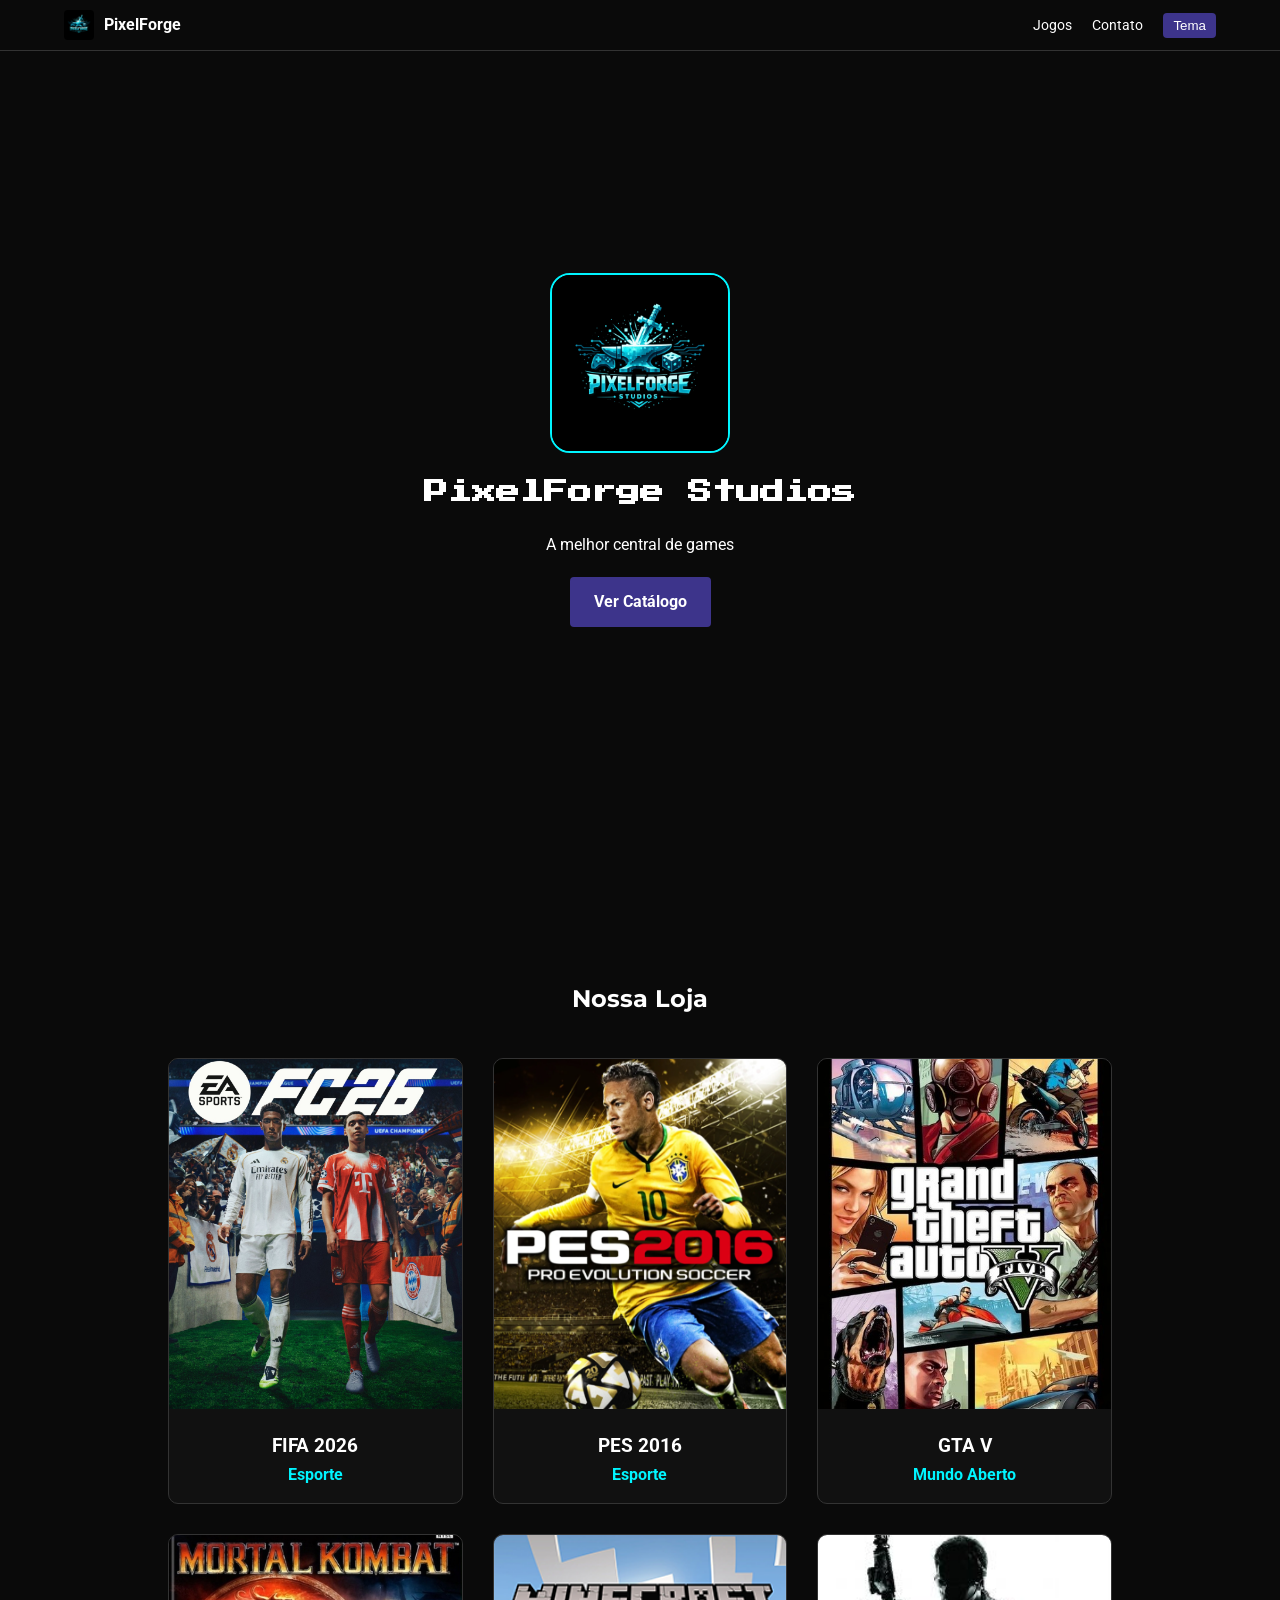
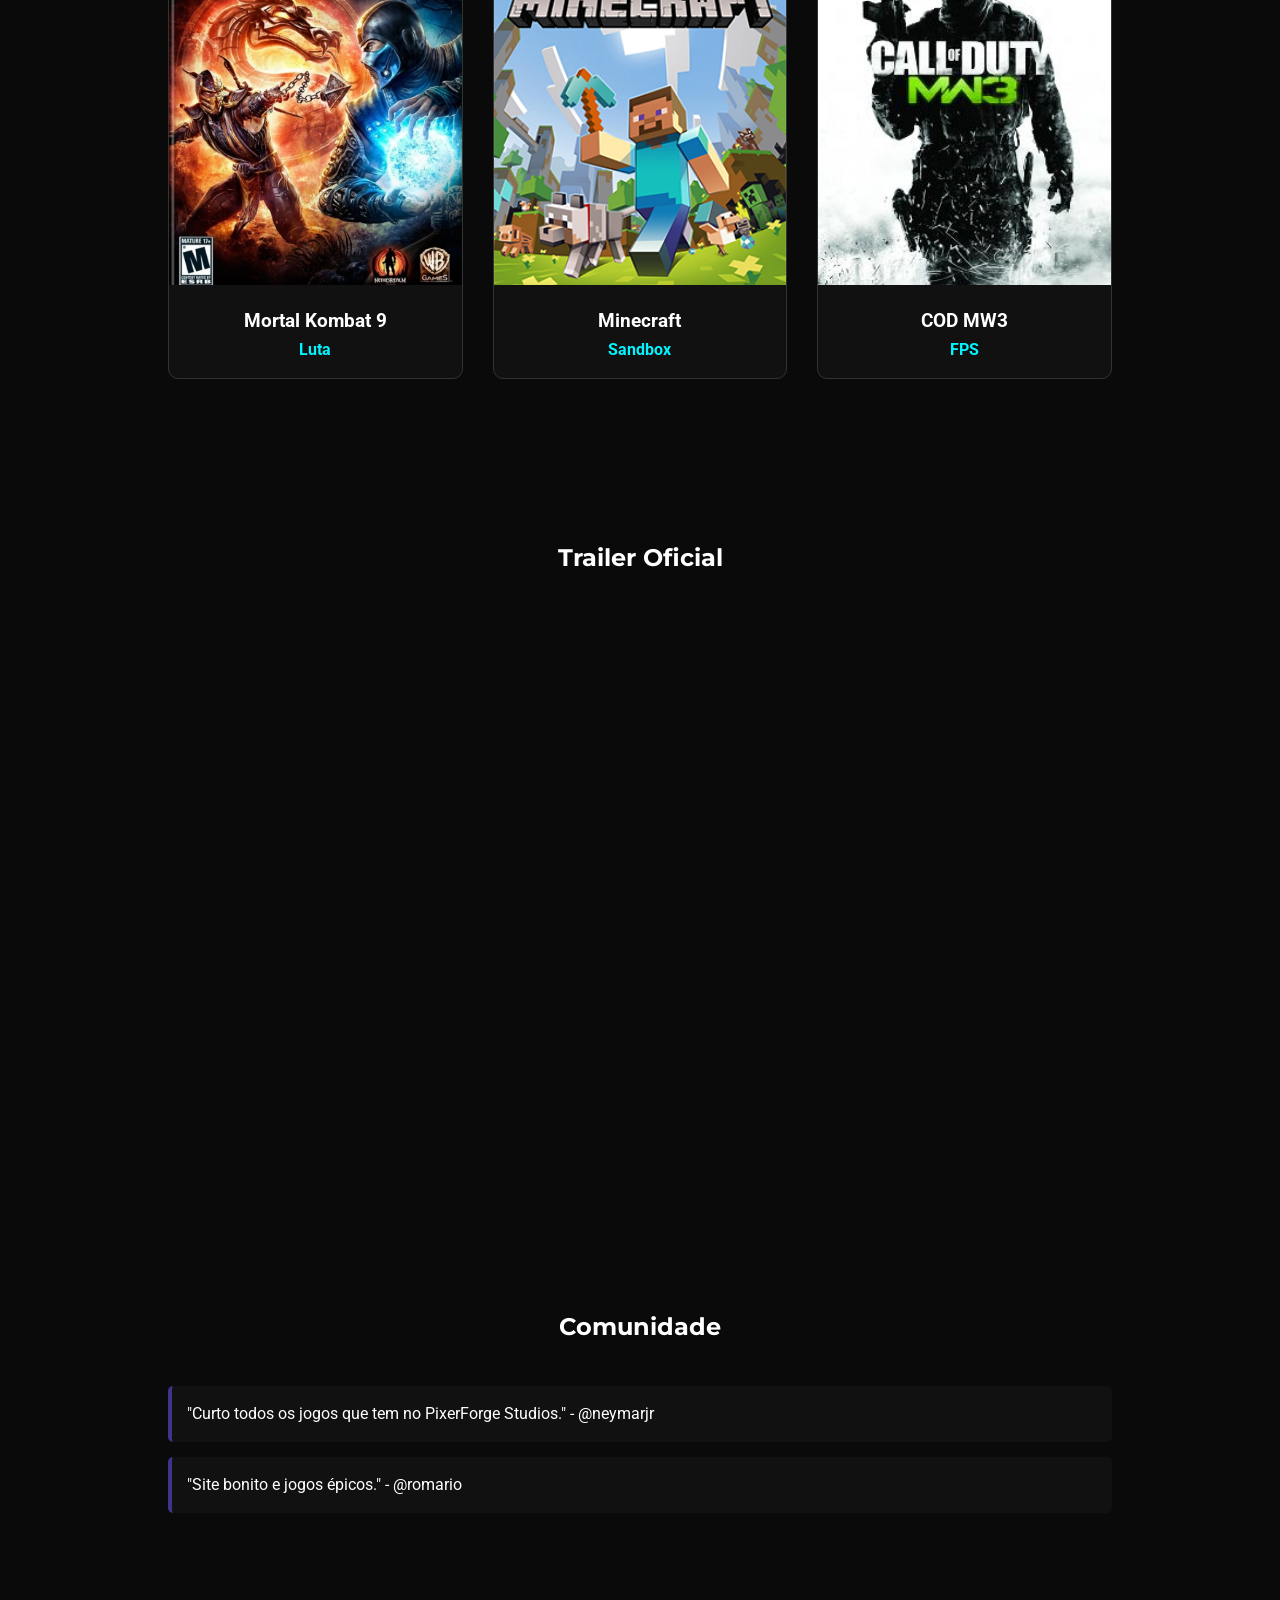
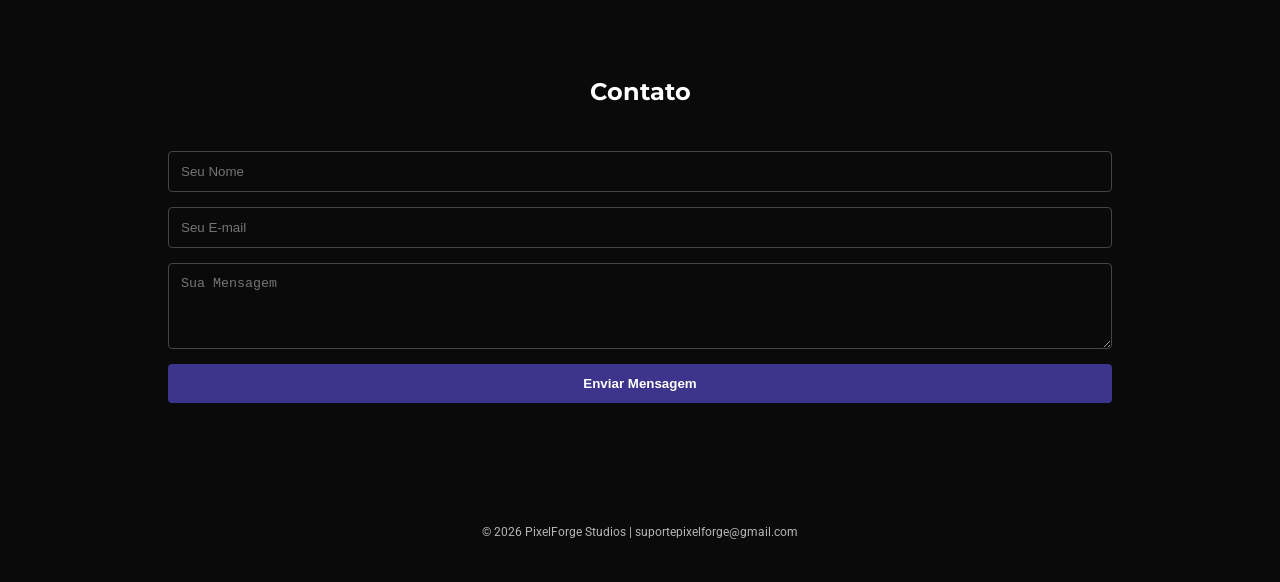
==== index.html @ 47f96158 "Add files via upload" ====
<!DOCTYPE html>
<html lang="pt-br">
<head>
    <meta charset="UTF-8">
    <meta name="viewport" content="width=device-width, initial-scale=1.0">
    <title>PixelForge Studios</title>
    <!-- Google Fonts -->
    <link href="https://fonts.googleapis.com/css2?family=Montserrat:wght@400;700&family=Press+Start+2P&family=Roboto:wght@400;700&display=swap" rel="stylesheet">
    <link rel="stylesheet" href="styles/style.css">
</head>
<body class="dark-mode">

    <!-- Header Simples -->
    <header>
        <nav class="navbar">
            <div class="nav-logo">
                <img src="assets/img/logo.jpeg" alt="Logo Small">
                <span>PixelForge</span>
            </div>
            <ul class="nav-links">
                <li><a href="#jogos">Jogos</a></li>
                <li><a href="#contato">Contato</a></li>
                <li><button id="theme-toggle">Tema</button></li>
            </ul>
        </nav>
    </header>

    <main>
        <!-- Início: Logo em Destaque -->
        <section id="home" class="hero">
            <img src="assets/img/logo.jpeg" alt="PixelForge Logo Principal" class="hero-logo">
            <h1 class="pixel-font">PixelForge Studios</h1>
            <p>A melhor central de games</p>
            <a href="#jogos" class="btn-main">Ver Catálogo</a>
        </section>

        <!-- Seção de Jogos -->
        <section id="jogos" class="content-section">
            <h2 class="section-title">Nossa Loja</h2>
            <div class="games-grid">
                
                <!-- Jogos (Dados puxados pelo JS) -->
                <div class="game-card" data-game="fifa">
                    <img src="assets/img/fifa.jpg" alt="FIFA 26">
                    <div class="card-text">
                        <h3>FIFA 2026</h3>
                        <p class="neon-text">Esporte</p>
                    </div>
                </div>

                <div class="game-card" data-game="pes">
                    <img src="assets/img/pes.png" alt="PES 16">
                    <div class="card-text">
                        <h3>PES 2016</h3>
                        <p class="neon-text">Esporte</p>
                    </div>
                </div>

                <div class="game-card" data-game="gta">
                    <img src="assets/img/gta.jpg" alt="GTA V">
                    <div class="card-text">
                        <h3>GTA V</h3>
                        <p class="neon-text">Mundo Aberto</p>
                    </div>
                </div>

                <div class="game-card" data-game="mk9">
                    <img src="assets/img/mk9.jpg" alt="MK 9">
                    <div class="card-text">
                        <h3>Mortal Kombat 9</h3>
                        <p class="neon-text">Luta</p>
                    </div>
                </div>

                <div class="game-card" data-game="minecraft">
                    <img src="assets/img/minecraft.png" alt="Minecraft">
                    <div class="card-text">
                        <h3>Minecraft</h3>
                        <p class="neon-text">Sandbox</p>
                    </div>
                </div>

                <div class="game-card" data-game="cod">
                    <img src="assets/img/cod.jpg" alt="COD MW3">
                    <div class="card-text">
                        <h3>COD MW3</h3>
                        <p class="neon-text">FPS</p>
                    </div>
                </div>

            </div>
        </section>

        <!-- Trailer -->
        <section class="content-section">
            <h2 class="section-title">Trailer Oficial</h2>
            <div class="video-container">
                <iframe width="560" height="315" src="https://www.youtube.com/embed/vCp5JLnd1Eo?si=StjqIBEk1VEtm0f5" title="YouTube video player" frameborder="0" allow="accelerometer; autoplay; clipboard-write; encrypted-media; gyroscope; picture-in-picture; web-share" referrerpolicy="strict-origin-when-cross-origin" allowfullscreen></iframe>
            </div>
        </section>

        <!-- Comunidade -->
        <section id="comunidade" class="content-section">
            <h2 class="section-title">Comunidade</h2>
            <div class="testimonials">
                <div class="test-item">"Curto todos os jogos que tem no PixerForge Studios." - @neymarjr</div>
                <div class="test-item">"Site bonito e jogos épicos." - @romario</div>
            </div>
        </section>

        <!-- Contato -->
        <section id="contato" class="content-section">
            <h2 class="section-title">Contato</h2>
            <form id="contact-form" class="minimal-form">
                <input type="text" id="nome" placeholder="Seu Nome" required>
                <input type="email" id="email" placeholder="Seu E-mail" required>
                <textarea id="mensagem" placeholder="Sua Mensagem" rows="4" required></textarea>
                <button type="submit" class="btn-main">Enviar Mensagem</button>
            </form>
        </section>
    </main>

    <footer>
        <p>&copy; 2026 PixelForge Studios | suportepixelforge@gmail.com</p>
    </footer>

    <!-- Pop-up (Modal) -->
    <div id="game-modal" class="modal">
        <div class="modal-box">
            <span class="close-btn">&times;</span>
            <img src="" id="modal-img">
            <h2 id="modal-title" class="pixel-font"></h2>
            <p id="modal-genre" class="neon-text"></p>
            <p id="modal-desc"></p>
            <a href="#" id="modal-link" target="_blank" class="btn-main">Ir para a Loja</a>
        </div>
    </div>

    <script src="scripts/script.js"></script>
</body>
</html>
---- styles/style.css ----
/* Cores do Projeto */
:root {
    --purple: #3D348B;
    --neon: #00F5FF;
    --bg: #0A0A0A;
    --text: #FFFFFF;
    --card: #111111;
}

body.light-mode {
    --bg: #FFFFFF;
    --text: #0A0A0A;
    --card: #F0F0F0;
}

/* Reset Geral para evitar bugs de sobreposição */
* { margin: 0; padding: 0; box-sizing: border-box; }

body {
    background-color: var(--bg);
    color: var(--text);
    font-family: 'Roboto', sans-serif;
    line-height: 1.6;
    transition: 0.3s;
}

.pixel-font { font-family: 'Press Start 2P', cursive; }
.neon-text { color: var(--neon); font-weight: bold; }

/* Header Fixa */
header {
    background: var(--bg);
    border-bottom: 1px solid #333;
    padding: 10px 5%;
    position: fixed;
    width: 100%;
    top: 0;
    z-index: 1000;
}
.navbar { display: flex; justify-content: space-between; align-items: center; }
.nav-logo { display: flex; align-items: center; gap: 10px; font-weight: bold; }
.nav-logo img { width: 30px; height: 30px; border-radius: 4px; }
.nav-links { display: flex; gap: 20px; list-style: none; }
.nav-links a { color: var(--text); text-decoration: none; font-size: 14px; }

/* Botões */
.btn-main {
    background: var(--purple);
    color: white;
    padding: 12px 24px;
    border: none;
    border-radius: 4px;
    text-decoration: none;
    cursor: pointer;
    font-weight: bold;
    display: inline-block;
}
.btn-main:hover { background: var(--neon); color: black; }

#theme-toggle { background: var(--purple); color: white; border: none; padding: 5px 10px; border-radius: 4px; cursor: pointer; }

/* Hero: Logo em destaque */
.hero {
    height: 100vh;
    display: flex;
    flex-direction: column;
    justify-content: center;
    align-items: center;
    text-align: center;
    gap: 20px;
}
.hero-logo { width: 180px; height: 180px; border-radius: 20px; border: 2px solid var(--neon); }
.hero h1 { font-size: 24px; }

/* Seções e Grid */
.content-section { padding: 80px 10%; max-width: 1200px; margin: 0 auto; }
.section-title { margin-bottom: 40px; font-family: 'Montserrat'; text-align: center; }

.games-grid {
    display: grid;
    grid-template-columns: repeat(auto-fill, minmax(250px, 1fr));
    gap: 30px;
}

.game-card {
    background: var(--card);
    border: 1px solid #333;
    border-radius: 10px;
    overflow: hidden;
    cursor: pointer;
    transition: 0.3s;
}
.game-card:hover { border-color: var(--neon); transform: translateY(-5px); }
.game-card img { width: 100%; height: 350px; object-fit: cover; }
.card-text { padding: 15px; text-align: center; }

/* Pop-up (Modal) */
.modal {
    display: none;
    position: fixed;
    z-index: 2000;
    left: 0; top: 0; width: 100%; height: 100%;
    background: rgba(0,0,0,0.95);
}
.modal-box {
    background: var(--card);
    margin: 5% auto;
    padding: 30px;
    width: 90%; max-width: 500px;
    border-radius: 10px;
    border: 1px solid var(--neon);
    text-align: center;
    position: relative;
}
#modal-img { width: 100%; height: 250px; object-fit: cover; border-radius: 8px; margin-bottom: 20px; }
.close-btn { position: absolute; right: 20px; top: 10px; font-size: 30px; cursor: pointer; color: var(--neon); }

/* Form e Vídeo */
.minimal-form { display: flex; flex-direction: column; gap: 15px; }
input, textarea { padding: 12px; background: transparent; border: 1px solid #444; color: var(--text); border-radius: 4px; }

.video-container { position: relative; padding-bottom: 56.25%; height: 0; }
.video-container iframe { position: absolute; top: 0; left: 0; width: 100%; height: 100%; border-radius: 10px; }

.testimonials { display: flex; flex-direction: column; gap: 15px; align-items: center; }
.test-item { background: var(--card); padding: 15px; border-radius: 5px; border-left: 4px solid var(--purple); width: 100%; }

footer { text-align: center; padding: 40px; font-size: 12px; opacity: 0.7; }

/* Mobile */
@media (max-width: 600px) { .nav-links { display: none; } .hero-logo { width: 120px; height: 120px; } }
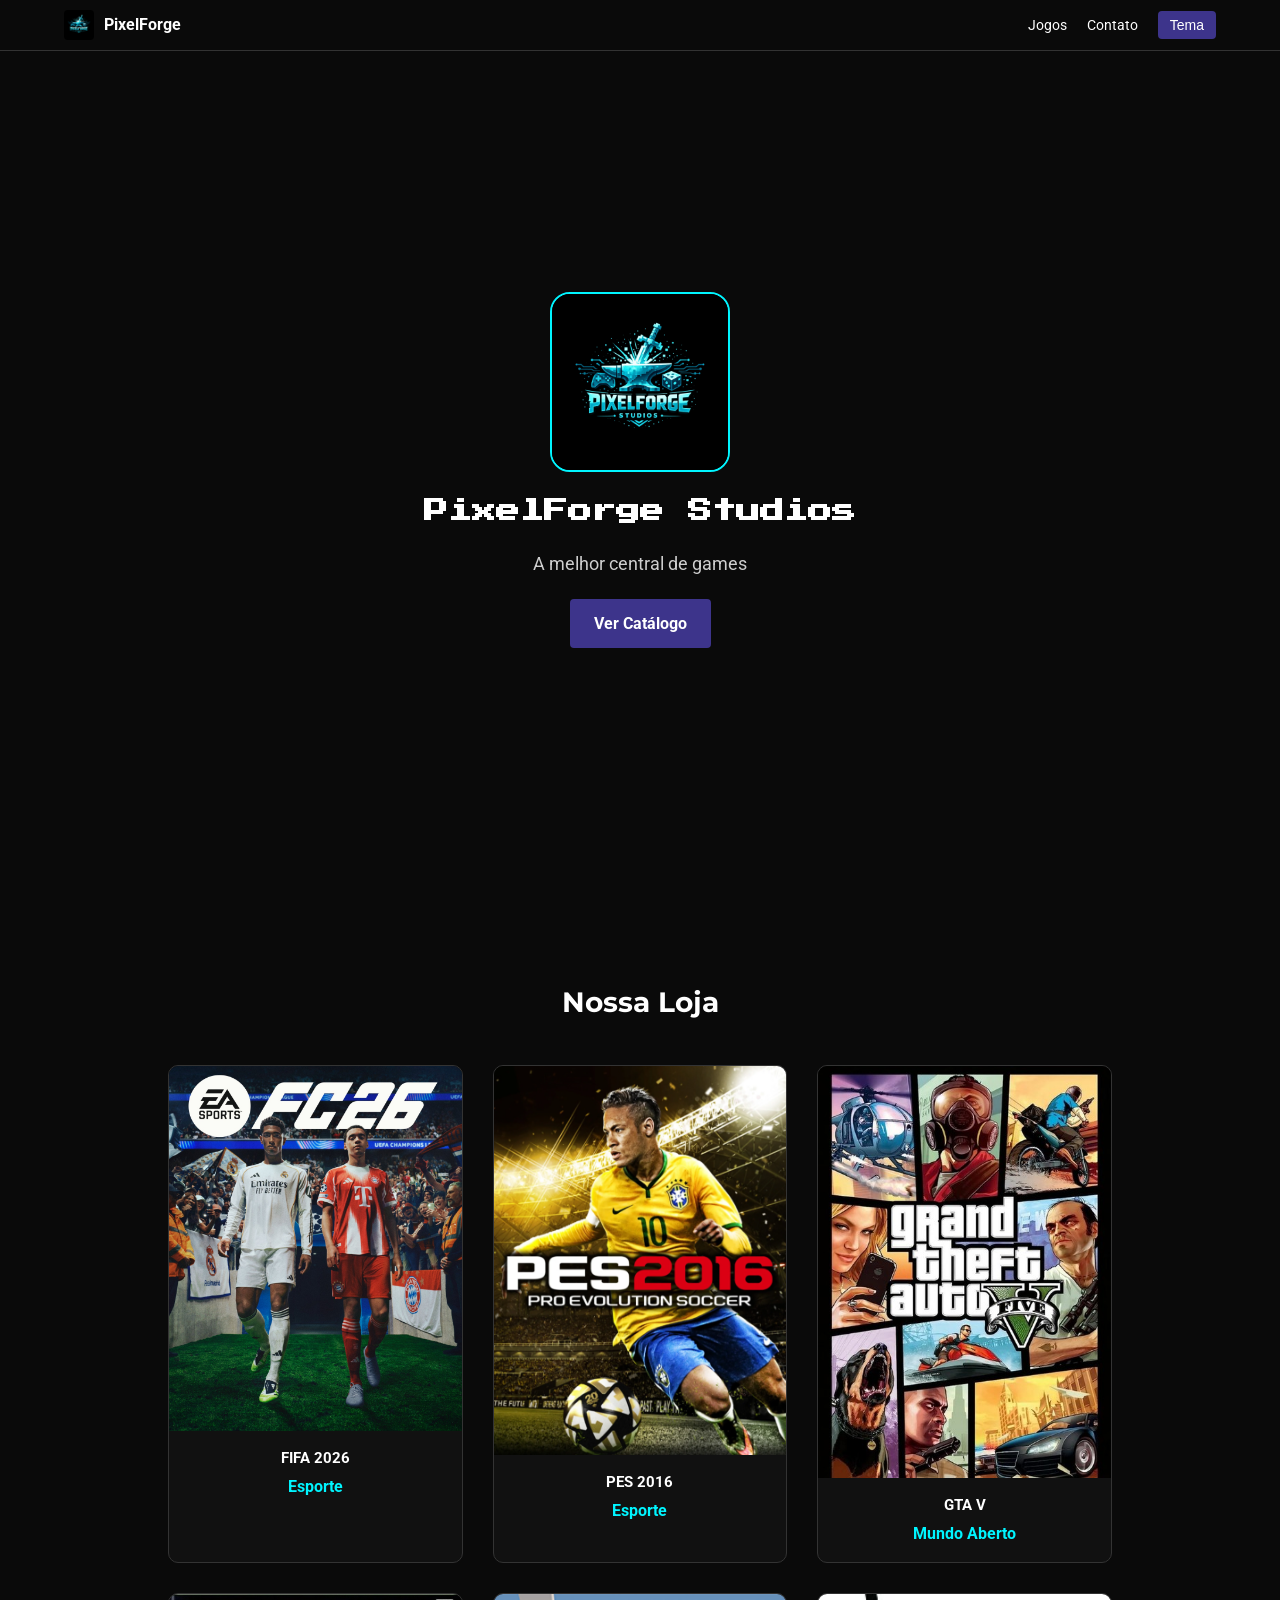
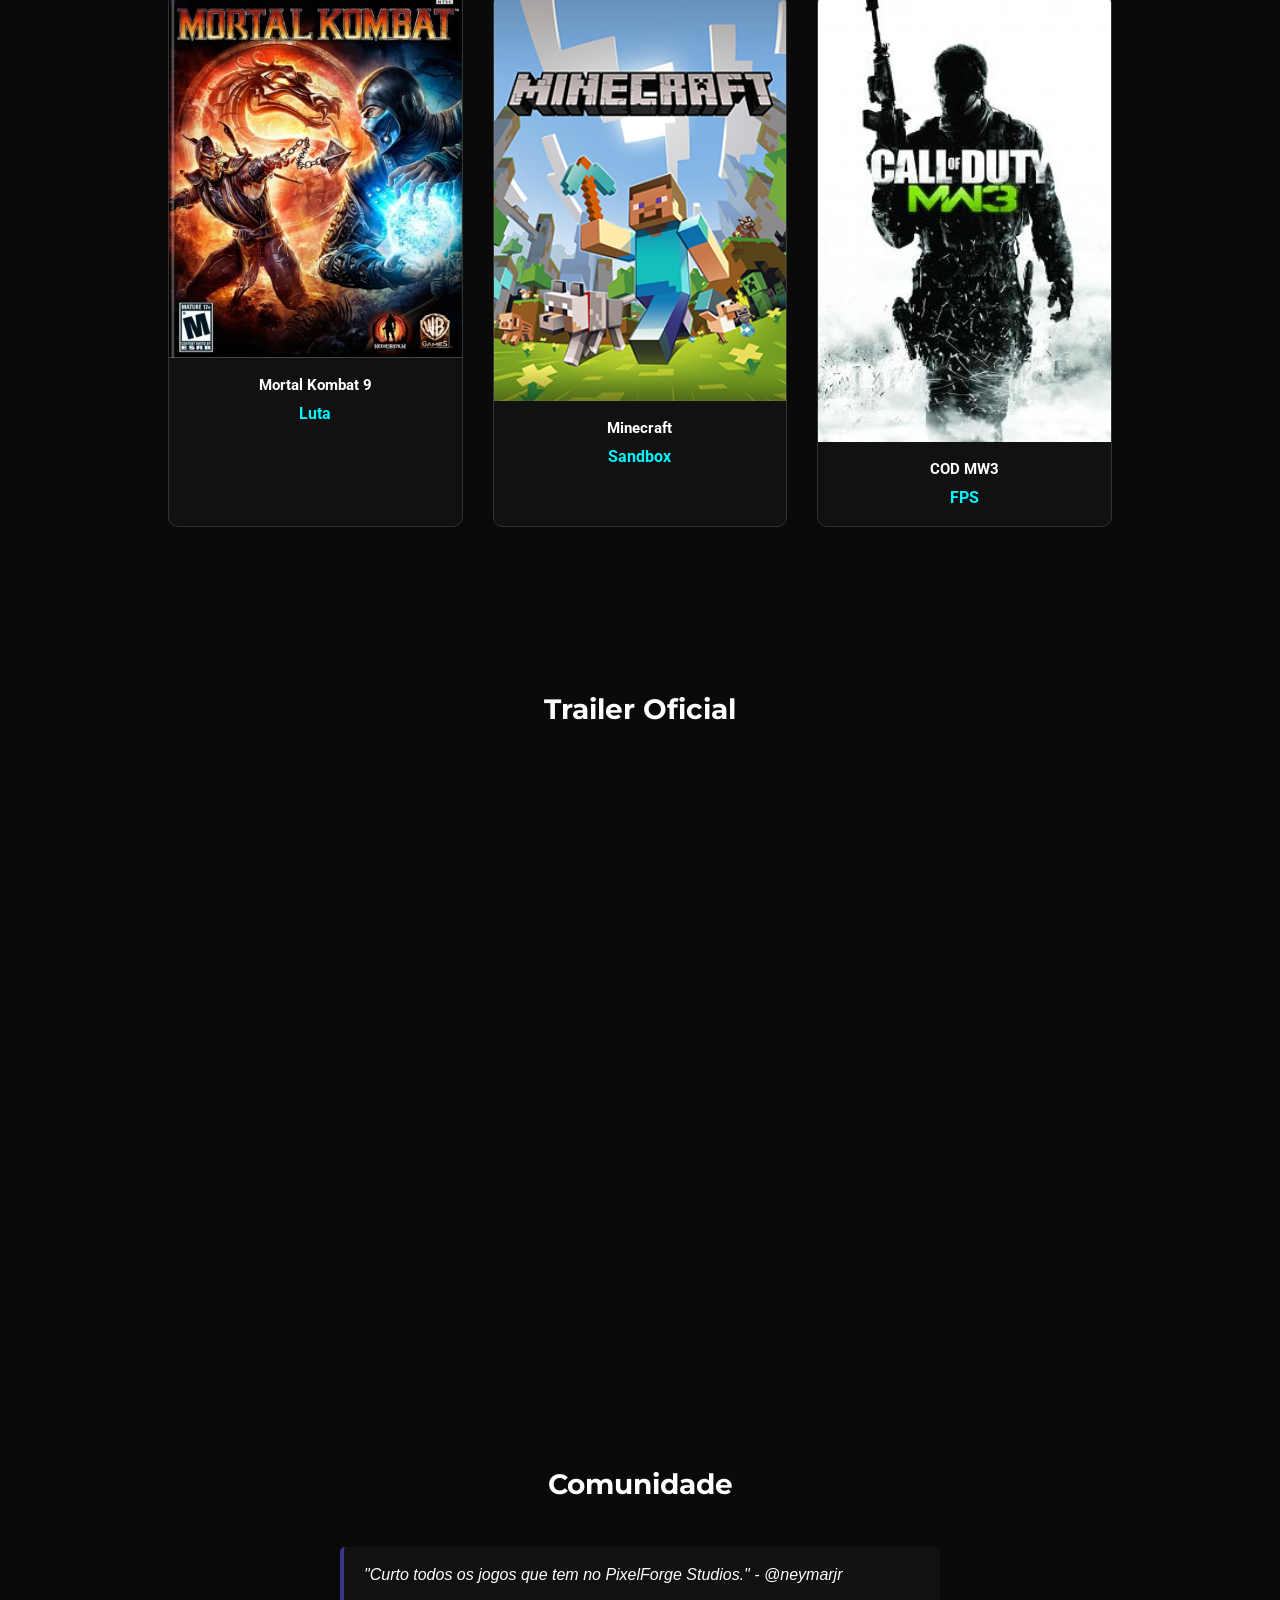
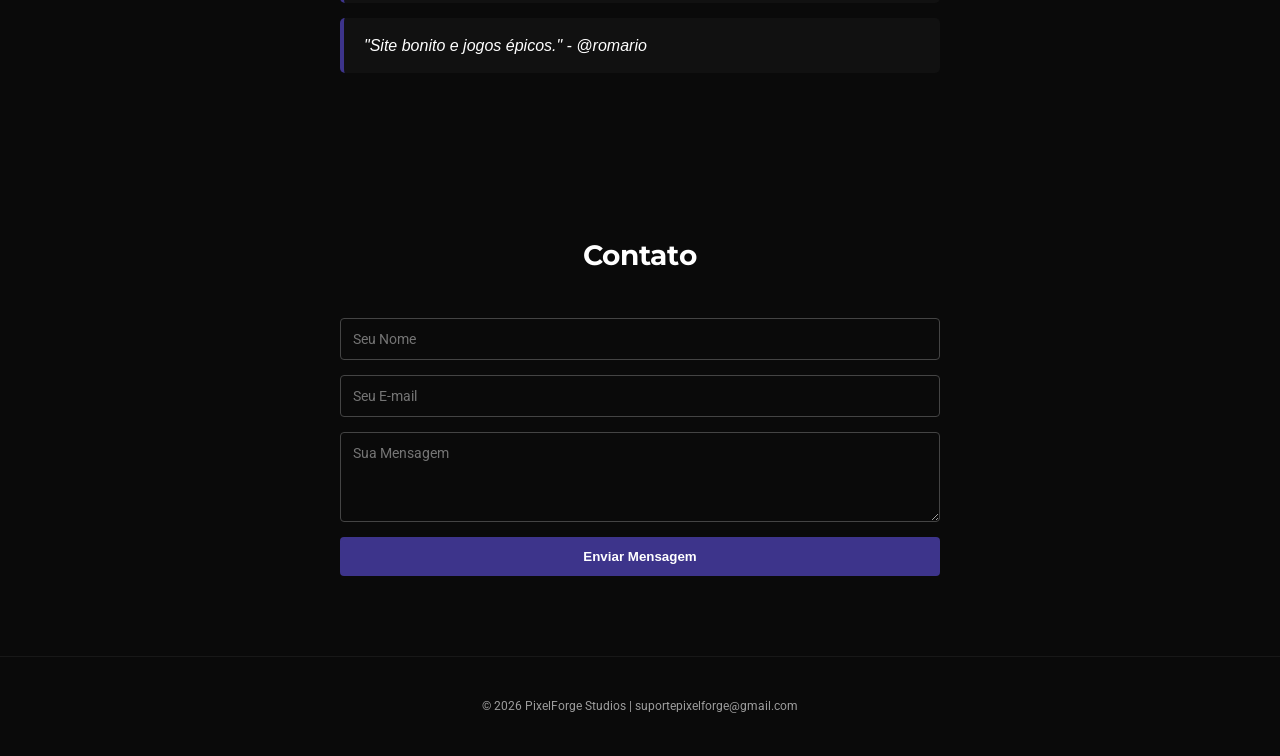
==== commit baae1d39: "neymaaaaaaaa" ====
--- a/index.html
+++ b/index.html
@@ -1,141 +1,170 @@
-<!DOCTYPE html>
-<html lang="pt-br">
-<head>
-    <meta charset="UTF-8">
-    <meta name="viewport" content="width=device-width, initial-scale=1.0">
-    <title>PixelForge Studios</title>
-    <!-- Google Fonts -->
-    <link href="https://fonts.googleapis.com/css2?family=Montserrat:wght@400;700&family=Press+Start+2P&family=Roboto:wght@400;700&display=swap" rel="stylesheet">
-    <link rel="stylesheet" href="styles/style.css">
-</head>
-<body class="dark-mode">
-
-    <!-- Header Simples -->
-    <header>
-        <nav class="navbar">
-            <div class="nav-logo">
-                <img src="assets/img/logo.jpeg" alt="Logo Small">
-                <span>PixelForge</span>
-            </div>
-            <ul class="nav-links">
-                <li><a href="#jogos">Jogos</a></li>
-                <li><a href="#contato">Contato</a></li>
-                <li><button id="theme-toggle">Tema</button></li>
-            </ul>
-        </nav>
-    </header>
-
-    <main>
-        <!-- Início: Logo em Destaque -->
-        <section id="home" class="hero">
-            <img src="assets/img/logo.jpeg" alt="PixelForge Logo Principal" class="hero-logo">
-            <h1 class="pixel-font">PixelForge Studios</h1>
-            <p>A melhor central de games</p>
-            <a href="#jogos" class="btn-main">Ver Catálogo</a>
-        </section>
-
-        <!-- Seção de Jogos -->
-        <section id="jogos" class="content-section">
-            <h2 class="section-title">Nossa Loja</h2>
-            <div class="games-grid">
-                
-                <!-- Jogos (Dados puxados pelo JS) -->
-                <div class="game-card" data-game="fifa">
-                    <img src="assets/img/fifa.jpg" alt="FIFA 26">
-                    <div class="card-text">
-                        <h3>FIFA 2026</h3>
-                        <p class="neon-text">Esporte</p>
-                    </div>
-                </div>
-
-                <div class="game-card" data-game="pes">
-                    <img src="assets/img/pes.png" alt="PES 16">
-                    <div class="card-text">
-                        <h3>PES 2016</h3>
-                        <p class="neon-text">Esporte</p>
-                    </div>
-                </div>
-
-                <div class="game-card" data-game="gta">
-                    <img src="assets/img/gta.jpg" alt="GTA V">
-                    <div class="card-text">
-                        <h3>GTA V</h3>
-                        <p class="neon-text">Mundo Aberto</p>
-                    </div>
-                </div>
-
-                <div class="game-card" data-game="mk9">
-                    <img src="assets/img/mk9.jpg" alt="MK 9">
-                    <div class="card-text">
-                        <h3>Mortal Kombat 9</h3>
-                        <p class="neon-text">Luta</p>
-                    </div>
-                </div>
-
-                <div class="game-card" data-game="minecraft">
-                    <img src="assets/img/minecraft.png" alt="Minecraft">
-                    <div class="card-text">
-                        <h3>Minecraft</h3>
-                        <p class="neon-text">Sandbox</p>
-                    </div>
-                </div>
-
-                <div class="game-card" data-game="cod">
-                    <img src="assets/img/cod.jpg" alt="COD MW3">
-                    <div class="card-text">
-                        <h3>COD MW3</h3>
-                        <p class="neon-text">FPS</p>
-                    </div>
-                </div>
-
-            </div>
-        </section>
-
-        <!-- Trailer -->
-        <section class="content-section">
-            <h2 class="section-title">Trailer Oficial</h2>
-            <div class="video-container">
-                <iframe width="560" height="315" src="https://www.youtube.com/embed/vCp5JLnd1Eo?si=StjqIBEk1VEtm0f5" title="YouTube video player" frameborder="0" allow="accelerometer; autoplay; clipboard-write; encrypted-media; gyroscope; picture-in-picture; web-share" referrerpolicy="strict-origin-when-cross-origin" allowfullscreen></iframe>
-            </div>
-        </section>
-
-        <!-- Comunidade -->
-        <section id="comunidade" class="content-section">
-            <h2 class="section-title">Comunidade</h2>
-            <div class="testimonials">
-                <div class="test-item">"Curto todos os jogos que tem no PixerForge Studios." - @neymarjr</div>
-                <div class="test-item">"Site bonito e jogos épicos." - @romario</div>
-            </div>
-        </section>
-
-        <!-- Contato -->
-        <section id="contato" class="content-section">
-            <h2 class="section-title">Contato</h2>
-            <form id="contact-form" class="minimal-form">
-                <input type="text" id="nome" placeholder="Seu Nome" required>
-                <input type="email" id="email" placeholder="Seu E-mail" required>
-                <textarea id="mensagem" placeholder="Sua Mensagem" rows="4" required></textarea>
-                <button type="submit" class="btn-main">Enviar Mensagem</button>
-            </form>
-        </section>
-    </main>
-
-    <footer>
-        <p>&copy; 2026 PixelForge Studios | suportepixelforge@gmail.com</p>
-    </footer>
-
-    <!-- Pop-up (Modal) -->
-    <div id="game-modal" class="modal">
-        <div class="modal-box">
-            <span class="close-btn">&times;</span>
-            <img src="" id="modal-img">
-            <h2 id="modal-title" class="pixel-font"></h2>
-            <p id="modal-genre" class="neon-text"></p>
-            <p id="modal-desc"></p>
-            <a href="#" id="modal-link" target="_blank" class="btn-main">Ir para a Loja</a>
-        </div>
-    </div>
-
-    <script src="scripts/script.js"></script>
-</body>
-</html>+<!DOCTYPE html>
+<html lang="pt-br">
+<head>
+    <meta charset="UTF-8">
+    <meta name="viewport" content="width=device-width, initial-scale=1.0">
+    <title>PixelForge Studios</title>
+    <link href="https://fonts.googleapis.com/css2?family=Montserrat:wght@400;700&family=Press+Start+2P&family=Roboto:wght@400;700&display=swap" rel="stylesheet">
+    <link rel="stylesheet" href="styles/style.css">
+</head>
+<body class="dark-mode">
+
+    <!-- Header -->
+    <header>
+        <nav class="navbar">
+            <div class="nav-logo">
+                <img src="assets/img/logo.jpeg" alt="Logo Small">
+                <span>PixelForge</span>
+            </div>
+
+            <!-- Links desktop -->
+            <ul class="nav-links" id="nav-menu">
+                <li><a href="#jogos">Jogos</a></li>
+                <li><a href="#contato">Contato</a></li>
+                <li><button id="theme-toggle">Tema</button></li>
+            </ul>
+
+            <!-- Botão hamburguer (só mobile) -->
+            <div class="hamburger" id="hamburger">
+                <span class="bar"></span>
+                <span class="bar"></span>
+                <span class="bar"></span>
+            </div>
+        </nav>
+    </header>
+
+    <!-- Overlay do drawer -->
+    <div class="drawer-overlay" id="drawer-overlay"></div>
+
+    <!-- Drawer lateral -->
+    <nav class="drawer" id="drawer">
+        <div class="drawer-header">
+            <span>Menu</span>
+            <button class="drawer-close" id="drawer-close" aria-label="Fechar menu">&#x2715;</button>
+        </div>
+        <ul class="drawer-links">
+            <li><a href="#jogos">🎮 Jogos</a></li>
+            <li><a href="#contato">✉️ Contato</a></li>
+            <li class="drawer-divider"></li>
+            <li><button id="drawer-theme-toggle">🌓 Alternar Tema</button></li>
+        </ul>
+    </nav>
+
+    <main>
+        <!-- Hero -->
+        <section id="home" class="hero">
+            <img src="assets/img/logo.jpeg" alt="PixelForge Logo Principal" class="hero-logo">
+            <h1 class="pixel-font">PixelForge Studios</h1>
+            <p>A melhor central de games</p>
+            <a href="#jogos" class="btn-main">Ver Catálogo</a>
+        </section>
+
+        <!-- Jogos -->
+        <section id="jogos" class="content-section">
+            <h2 class="section-title">Nossa Loja</h2>
+            <div class="games-grid">
+
+                <div class="game-card" data-game="fifa">
+                    <img src="assets/img/fifa.jpg" alt="FIFA 26">
+                    <div class="card-text">
+                        <h3>FIFA 2026</h3>
+                        <p class="neon-text">Esporte</p>
+                    </div>
+                </div>
+
+                <div class="game-card" data-game="pes">
+                    <img src="assets/img/pes.png" alt="PES 16">
+                    <div class="card-text">
+                        <h3>PES 2016</h3>
+                        <p class="neon-text">Esporte</p>
+                    </div>
+                </div>
+
+                <div class="game-card" data-game="gta">
+                    <img src="assets/img/gta.jpg" alt="GTA V">
+                    <div class="card-text">
+                        <h3>GTA V</h3>
+                        <p class="neon-text">Mundo Aberto</p>
+                    </div>
+                </div>
+
+                <div class="game-card" data-game="mk9">
+                    <img src="assets/img/mk9.jpg" alt="MK 9">
+                    <div class="card-text">
+                        <h3>Mortal Kombat 9</h3>
+                        <p class="neon-text">Luta</p>
+                    </div>
+                </div>
+
+                <div class="game-card" data-game="minecraft">
+                    <img src="assets/img/minecraft.png" alt="Minecraft">
+                    <div class="card-text">
+                        <h3>Minecraft</h3>
+                        <p class="neon-text">Sandbox</p>
+                    </div>
+                </div>
+
+                <div class="game-card" data-game="cod">
+                    <img src="assets/img/cod.jpg" alt="COD MW3">
+                    <div class="card-text">
+                        <h3>COD MW3</h3>
+                        <p class="neon-text">FPS</p>
+                    </div>
+                </div>
+
+            </div>
+        </section>
+
+        <!-- Trailer -->
+        <section class="content-section">
+            <h2 class="section-title">Trailer Oficial</h2>
+            <div class="video-container">
+                <iframe width="560" height="315"
+                    src="https://www.youtube.com/embed/vCp5JLnd1Eo?si=StjqIBEk1VEtm0f5"
+                    title="YouTube video player" frameborder="0"
+                    allow="accelerometer; autoplay; clipboard-write; encrypted-media; gyroscope; picture-in-picture; web-share"
+                    referrerpolicy="strict-origin-when-cross-origin" allowfullscreen>
+                </iframe>
+            </div>
+        </section>
+
+        <!-- Comunidade -->
+        <section id="comunidade" class="content-section">
+            <h2 class="section-title">Comunidade</h2>
+            <div class="testimonials">
+                <div class="test-item">"Curto todos os jogos que tem no PixelForge Studios." - @neymarjr</div>
+                <div class="test-item">"Site bonito e jogos épicos." - @romario</div>
+            </div>
+        </section>
+
+        <!-- Contato -->
+        <section id="contato" class="content-section">
+            <h2 class="section-title">Contato</h2>
+            <form id="contact-form" class="minimal-form">
+                <input type="text" id="nome" placeholder="Seu Nome" required>
+                <input type="email" id="email" placeholder="Seu E-mail" required>
+                <textarea id="mensagem" placeholder="Sua Mensagem" rows="4" required></textarea>
+                <button type="submit" class="btn-main">Enviar Mensagem</button>
+            </form>
+        </section>
+    </main>
+
+    <footer>
+        <p>&copy; 2026 PixelForge Studios | suportepixelforge@gmail.com</p>
+    </footer>
+
+    <!-- Modal do jogo -->
+    <div id="game-modal" class="modal">
+        <div class="modal-box">
+            <span class="close-btn">&times;</span>
+            <img src="" id="modal-img">
+            <h2 id="modal-title" class="pixel-font"></h2>
+            <p id="modal-genre" class="neon-text"></p>
+            <p id="modal-desc"></p>
+            <a href="#" id="modal-link" target="_blank" class="btn-main">Ir para a Loja</a>
+        </div>
+    </div>
+
+    <script src="scripts/script.js"></script>
+</body>
+</html>
--- a/styles/style.css
+++ b/styles/style.css
@@ -1,10 +1,13 @@
-/* Cores do Projeto */
+/* =============================
+   VARIÁVEIS
+   ============================= */
 :root {
     --purple: #3D348B;
     --neon: #00F5FF;
     --bg: #0A0A0A;
     --text: #FFFFFF;
     --card: #111111;
+    --drawer-width: 280px;
 }
 
 body.light-mode {
@@ -13,21 +16,28 @@
     --card: #F0F0F0;
 }
 
-/* Reset Geral para evitar bugs de sobreposição */
+/* =============================
+   RESET
+   ============================= */
 * { margin: 0; padding: 0; box-sizing: border-box; }
 
+/* =============================
+   BASE
+   ============================= */
 body {
     background-color: var(--bg);
     color: var(--text);
     font-family: 'Roboto', sans-serif;
     line-height: 1.6;
-    transition: 0.3s;
+    transition: background-color 0.3s, color 0.3s;
 }
 
 .pixel-font { font-family: 'Press Start 2P', cursive; }
-.neon-text { color: var(--neon); font-weight: bold; }
-
-/* Header Fixa */
+.neon-text  { color: var(--neon); font-weight: bold; }
+
+/* =============================
+   HEADER / NAVBAR
+   ============================= */
 header {
     background: var(--bg);
     border-bottom: 1px solid #333;
@@ -37,13 +47,185 @@
     top: 0;
     z-index: 1000;
 }
-.navbar { display: flex; justify-content: space-between; align-items: center; }
-.nav-logo { display: flex; align-items: center; gap: 10px; font-weight: bold; }
-.nav-logo img { width: 30px; height: 30px; border-radius: 4px; }
-.nav-links { display: flex; gap: 20px; list-style: none; }
-.nav-links a { color: var(--text); text-decoration: none; font-size: 14px; }
-
-/* Botões */
+
+.navbar {
+    display: flex;
+    justify-content: space-between;
+    align-items: center;
+}
+
+.nav-logo {
+    display: flex;
+    align-items: center;
+    gap: 10px;
+    font-weight: bold;
+}
+
+.nav-logo img {
+    width: 30px;
+    height: 30px;
+    border-radius: 4px;
+}
+
+/* Links no desktop */
+.nav-links {
+    display: flex;
+    align-items: center;
+    gap: 20px;
+    list-style: none;
+}
+
+.nav-links a {
+    color: var(--text);
+    text-decoration: none;
+    font-size: 14px;
+    transition: color 0.2s;
+}
+.nav-links a:hover { color: var(--neon); }
+
+/* ---- Hamburguer (só no mobile) ---- */
+.hamburger {
+    display: none;
+    flex-direction: column;
+    justify-content: center;
+    gap: 5px;
+    cursor: pointer;
+    padding: 6px;
+    background: transparent;
+    border: none;
+    z-index: 1100;
+}
+
+.bar {
+    width: 28px;
+    height: 3px;
+    background: var(--text);
+    border-radius: 3px;
+    transition: transform 0.3s, opacity 0.3s;
+}
+
+.hamburger.active .bar:nth-child(1) { transform: translateY(8px) rotate(45deg); }
+.hamburger.active .bar:nth-child(2) { opacity: 0; }
+.hamburger.active .bar:nth-child(3) { transform: translateY(-8px) rotate(-45deg); }
+
+/* =============================
+   DRAWER LATERAL (MOBILE MENU)
+   ============================= */
+
+/* Overlay escuro atrás do drawer */
+.drawer-overlay {
+    display: none;
+    position: fixed;
+    inset: 0;
+    background: rgba(0, 0, 0, 0.7);
+    z-index: 1050;
+    opacity: 0;
+    transition: opacity 0.3s;
+}
+.drawer-overlay.active {
+    display: block;
+    opacity: 1;
+}
+
+/* Painel lateral */
+.drawer {
+    position: fixed;
+    top: 0;
+    right: 0;
+    width: var(--drawer-width);
+    height: 100vh;
+    background: var(--card);
+    border-left: 2px solid var(--neon);
+    z-index: 1100;
+    display: flex;
+    flex-direction: column;
+    padding: 0;
+    transform: translateX(100%);
+    transition: transform 0.35s cubic-bezier(0.4, 0, 0.2, 1);
+    overflow-y: auto;
+}
+.drawer.active {
+    transform: translateX(0);
+}
+
+/* Cabeçalho do drawer */
+.drawer-header {
+    display: flex;
+    align-items: center;
+    justify-content: space-between;
+    padding: 18px 20px;
+    border-bottom: 1px solid #333;
+}
+
+.drawer-header span {
+    font-family: 'Press Start 2P', cursive;
+    font-size: 11px;
+    color: var(--neon);
+    letter-spacing: 1px;
+}
+
+/* Botão X de fechar */
+.drawer-close {
+    background: transparent;
+    border: 1px solid #444;
+    color: var(--text);
+    width: 36px;
+    height: 36px;
+    border-radius: 6px;
+    font-size: 20px;
+    cursor: pointer;
+    display: flex;
+    align-items: center;
+    justify-content: center;
+    line-height: 1;
+    transition: border-color 0.2s, color 0.2s;
+}
+.drawer-close:hover {
+    border-color: var(--neon);
+    color: var(--neon);
+}
+
+/* Links dentro do drawer */
+.drawer-links {
+    list-style: none;
+    padding: 20px 0;
+    flex: 1;
+}
+
+.drawer-links li a,
+.drawer-links li button {
+    display: block;
+    width: 100%;
+    padding: 16px 24px;
+    color: var(--text);
+    text-decoration: none;
+    font-size: 16px;
+    font-weight: 600;
+    background: transparent;
+    border: none;
+    text-align: left;
+    cursor: pointer;
+    border-left: 3px solid transparent;
+    transition: color 0.2s, border-color 0.2s, background 0.2s;
+    font-family: 'Roboto', sans-serif;
+}
+
+.drawer-links li a:hover,
+.drawer-links li button:hover {
+    color: var(--neon);
+    border-left-color: var(--neon);
+    background: rgba(0, 245, 255, 0.05);
+}
+
+.drawer-links .drawer-divider {
+    height: 1px;
+    background: #333;
+    margin: 10px 24px;
+}
+
+/* =============================
+   BOTÕES
+   ============================= */
 .btn-main {
     background: var(--purple);
     color: white;
@@ -54,31 +236,68 @@
     cursor: pointer;
     font-weight: bold;
     display: inline-block;
+    transition: background 0.2s, color 0.2s;
 }
 .btn-main:hover { background: var(--neon); color: black; }
 
-#theme-toggle { background: var(--purple); color: white; border: none; padding: 5px 10px; border-radius: 4px; cursor: pointer; }
-
-/* Hero: Logo em destaque */
+#theme-toggle {
+    background: var(--purple);
+    color: white;
+    border: none;
+    padding: 6px 12px;
+    border-radius: 4px;
+    cursor: pointer;
+    font-size: 14px;
+    transition: background 0.2s, color 0.2s;
+}
+#theme-toggle:hover { background: var(--neon); color: black; }
+
+/* =============================
+   HERO
+   ============================= */
 .hero {
-    height: 100vh;
+    min-height: 100vh;
     display: flex;
     flex-direction: column;
     justify-content: center;
     align-items: center;
     text-align: center;
     gap: 20px;
-}
-.hero-logo { width: 180px; height: 180px; border-radius: 20px; border: 2px solid var(--neon); }
-.hero h1 { font-size: 24px; }
-
-/* Seções e Grid */
-.content-section { padding: 80px 10%; max-width: 1200px; margin: 0 auto; }
-.section-title { margin-bottom: 40px; font-family: 'Montserrat'; text-align: center; }
-
+    padding: 100px 20px 60px;
+}
+
+.hero-logo {
+    width: 180px;
+    height: 180px;
+    border-radius: 20px;
+    border: 2px solid var(--neon);
+}
+
+.hero h1 { font-size: clamp(16px, 4vw, 24px); }
+.hero p  { font-size: clamp(14px, 3vw, 18px); opacity: 0.8; }
+
+/* =============================
+   SEÇÕES
+   ============================= */
+.content-section {
+    padding: 80px 10%;
+    max-width: 1200px;
+    margin: 0 auto;
+}
+
+.section-title {
+    margin-bottom: 40px;
+    font-family: 'Montserrat', sans-serif;
+    text-align: center;
+    font-size: clamp(18px, 4vw, 28px);
+}
+
+/* =============================
+   GRID DE JOGOS
+   ============================= */
 .games-grid {
     display: grid;
-    grid-template-columns: repeat(auto-fill, minmax(250px, 1fr));
+    grid-template-columns: repeat(auto-fill, minmax(240px, 1fr));
     gap: 30px;
 }
 
@@ -88,44 +307,167 @@
     border-radius: 10px;
     overflow: hidden;
     cursor: pointer;
-    transition: 0.3s;
-}
-.game-card:hover { border-color: var(--neon); transform: translateY(-5px); }
-.game-card img { width: 100%; height: 350px; object-fit: cover; }
+    transition: border-color 0.3s, transform 0.3s;
+}
+.game-card:hover {
+    border-color: var(--neon);
+    transform: translateY(-5px);
+}
+.game-card img {
+    width: 100%;
+    height: auto;
+    display: block;
+}
 .card-text { padding: 15px; text-align: center; }
-
-/* Pop-up (Modal) */
+.card-text h3 { margin-bottom: 4px; font-size: 15px; }
+
+/* =============================
+   MODAL
+   ============================= */
 .modal {
     display: none;
     position: fixed;
     z-index: 2000;
-    left: 0; top: 0; width: 100%; height: 100%;
-    background: rgba(0,0,0,0.95);
-}
+    left: 0; top: 0;
+    width: 100%; height: 100%;
+    background: rgba(0, 0, 0, 0.92);
+    overflow-y: auto;
+}
+
 .modal-box {
     background: var(--card);
     margin: 5% auto;
     padding: 30px;
-    width: 90%; max-width: 500px;
+    width: 90%;
+    max-width: 500px;
     border-radius: 10px;
     border: 1px solid var(--neon);
     text-align: center;
     position: relative;
 }
-#modal-img { width: 100%; height: 250px; object-fit: cover; border-radius: 8px; margin-bottom: 20px; }
-.close-btn { position: absolute; right: 20px; top: 10px; font-size: 30px; cursor: pointer; color: var(--neon); }
-
-/* Form e Vídeo */
-.minimal-form { display: flex; flex-direction: column; gap: 15px; }
-input, textarea { padding: 12px; background: transparent; border: 1px solid #444; color: var(--text); border-radius: 4px; }
-
-.video-container { position: relative; padding-bottom: 56.25%; height: 0; }
-.video-container iframe { position: absolute; top: 0; left: 0; width: 100%; height: 100%; border-radius: 10px; }
-
-.testimonials { display: flex; flex-direction: column; gap: 15px; align-items: center; }
-.test-item { background: var(--card); padding: 15px; border-radius: 5px; border-left: 4px solid var(--purple); width: 100%; }
-
-footer { text-align: center; padding: 40px; font-size: 12px; opacity: 0.7; }
-
-/* Mobile */
-@media (max-width: 600px) { .nav-links { display: none; } .hero-logo { width: 120px; height: 120px; } }+
+#modal-img {
+    width: 100%;
+    height: 220px;
+    object-fit: cover;
+    border-radius: 8px;
+    margin-bottom: 20px;
+    display: block;
+}
+
+#modal-title  { margin-bottom: 10px; font-size: clamp(12px, 3vw, 18px); }
+#modal-genre  { margin-bottom: 12px; }
+#modal-desc   { margin-bottom: 20px; font-size: 14px; line-height: 1.6; }
+
+.close-btn {
+    position: absolute;
+    right: 16px;
+    top: 8px;
+    font-size: 32px;
+    cursor: pointer;
+    color: var(--neon);
+    line-height: 1;
+}
+
+/* =============================
+   FORMULÁRIO
+   ============================= */
+.minimal-form {
+    display: flex;
+    flex-direction: column;
+    gap: 15px;
+    max-width: 600px;
+    margin: 0 auto;
+}
+
+input, textarea {
+    padding: 12px;
+    background: transparent;
+    border: 1px solid #444;
+    color: var(--text);
+    border-radius: 4px;
+    font-family: 'Roboto', sans-serif;
+    font-size: 14px;
+    transition: border-color 0.2s;
+}
+input:focus, textarea:focus {
+    outline: none;
+    border-color: var(--neon);
+}
+
+/* =============================
+   VÍDEO
+   ============================= */
+.video-container {
+    position: relative;
+    padding-bottom: 56.25%;
+    height: 0;
+    overflow: hidden;
+    border-radius: 10px;
+}
+.video-container iframe {
+    position: absolute;
+    top: 0; left: 0;
+    width: 100%; height: 100%;
+    border-radius: 10px;
+}
+
+/* =============================
+   DEPOIMENTOS
+   ============================= */
+.testimonials {
+    display: flex;
+    flex-direction: column;
+    gap: 15px;
+    align-items: center;
+}
+.test-item {
+    background: var(--card);
+    padding: 15px 20px;
+    border-radius: 5px;
+    border-left: 4px solid var(--purple);
+    width: 100%;
+    max-width: 600px;
+    font-style: italic;
+}
+
+/* =============================
+   FOOTER
+   ============================= */
+footer {
+    text-align: center;
+    padding: 40px 20px;
+    font-size: 12px;
+    opacity: 0.6;
+    border-top: 1px solid #222;
+}
+
+/* =============================
+   RESPONSIVIDADE
+   ============================= */
+@media (max-width: 768px) {
+    .hamburger { display: flex; }
+    .nav-links  { display: none; } /* escondido — drawer substitui */
+
+    .hero-logo { width: 130px; height: 130px; }
+
+    .games-grid {
+        grid-template-columns: repeat(auto-fill, minmax(200px, 1fr));
+        gap: 20px;
+    }
+
+    .content-section { padding: 60px 6%; }
+}
+
+@media (max-width: 480px) {
+    .hero h1 { font-size: 14px; }
+    .hero-logo { width: 100px; height: 100px; }
+
+    .games-grid { grid-template-columns: 1fr 1fr; gap: 12px; }
+
+
+    .modal-box { margin: 10% auto; padding: 20px; }
+    #modal-img { height: 160px; }
+
+    .content-section { padding: 50px 5%; }
+}
